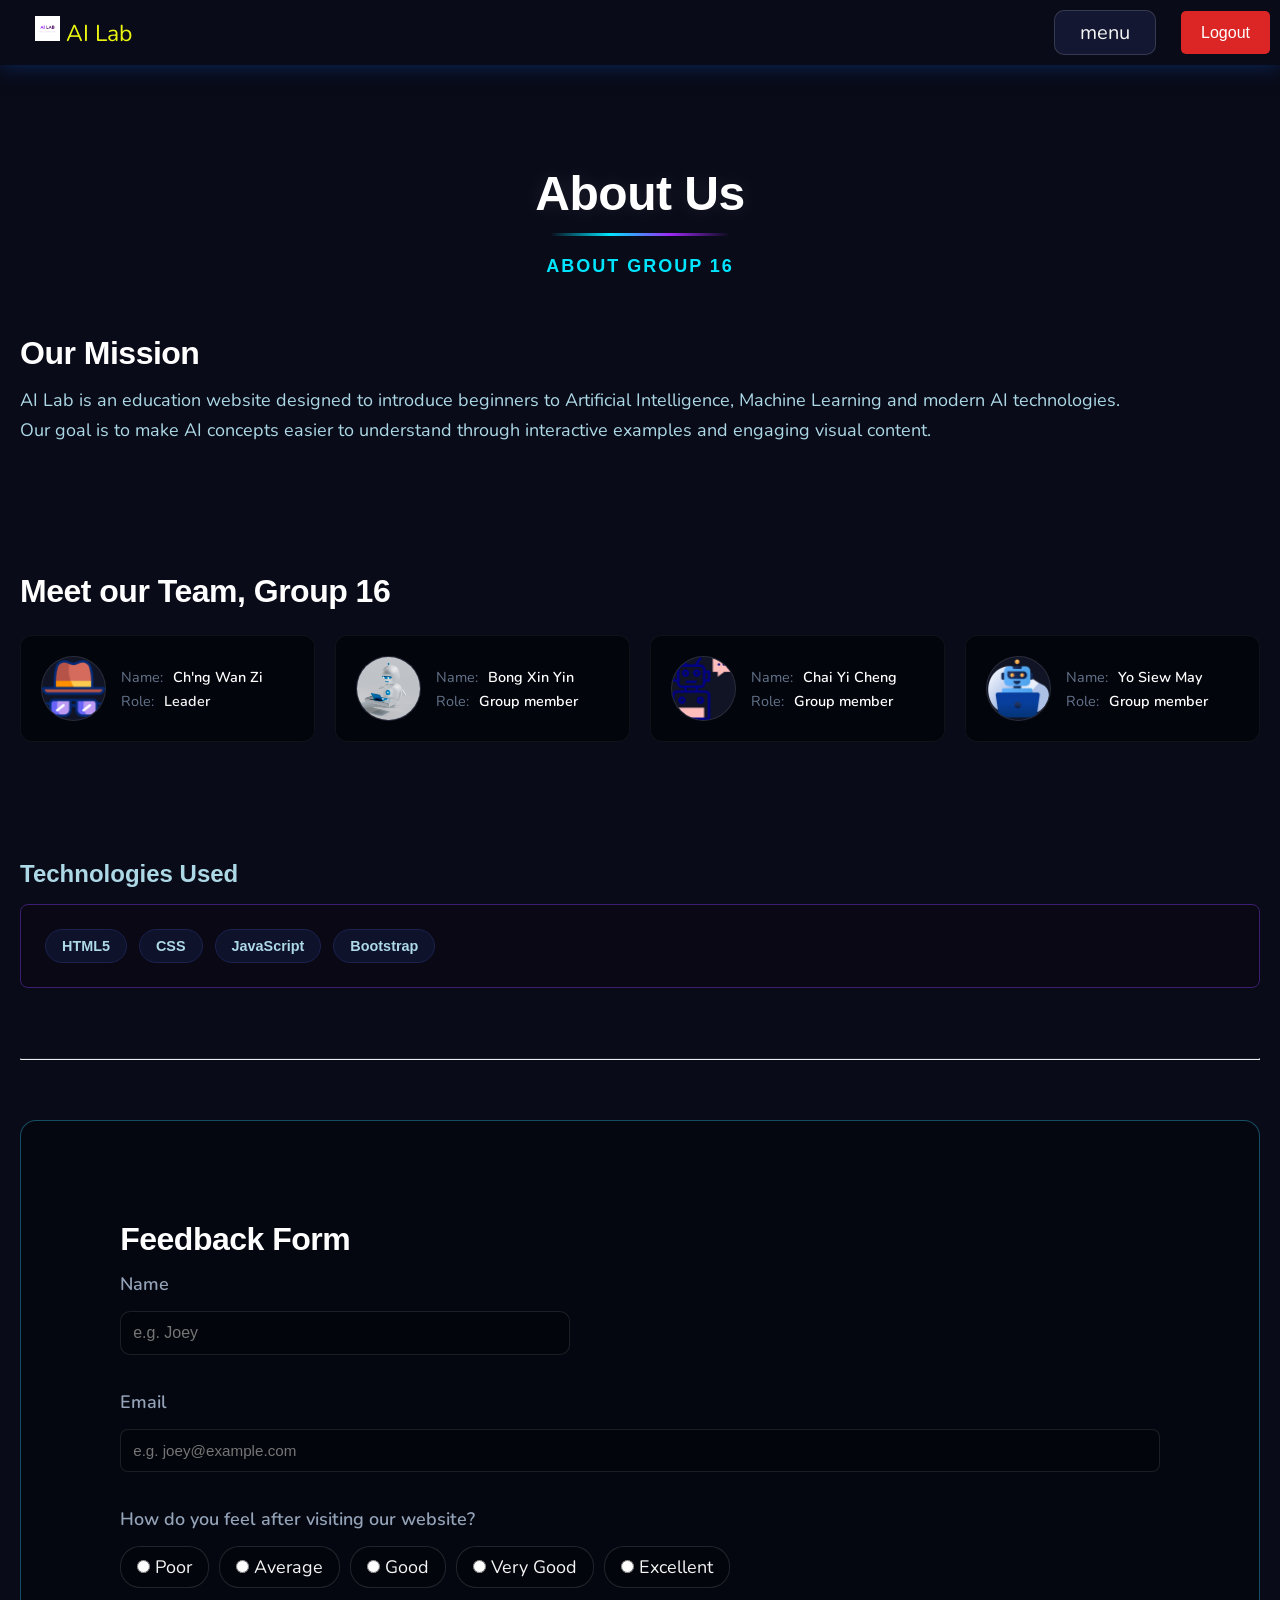
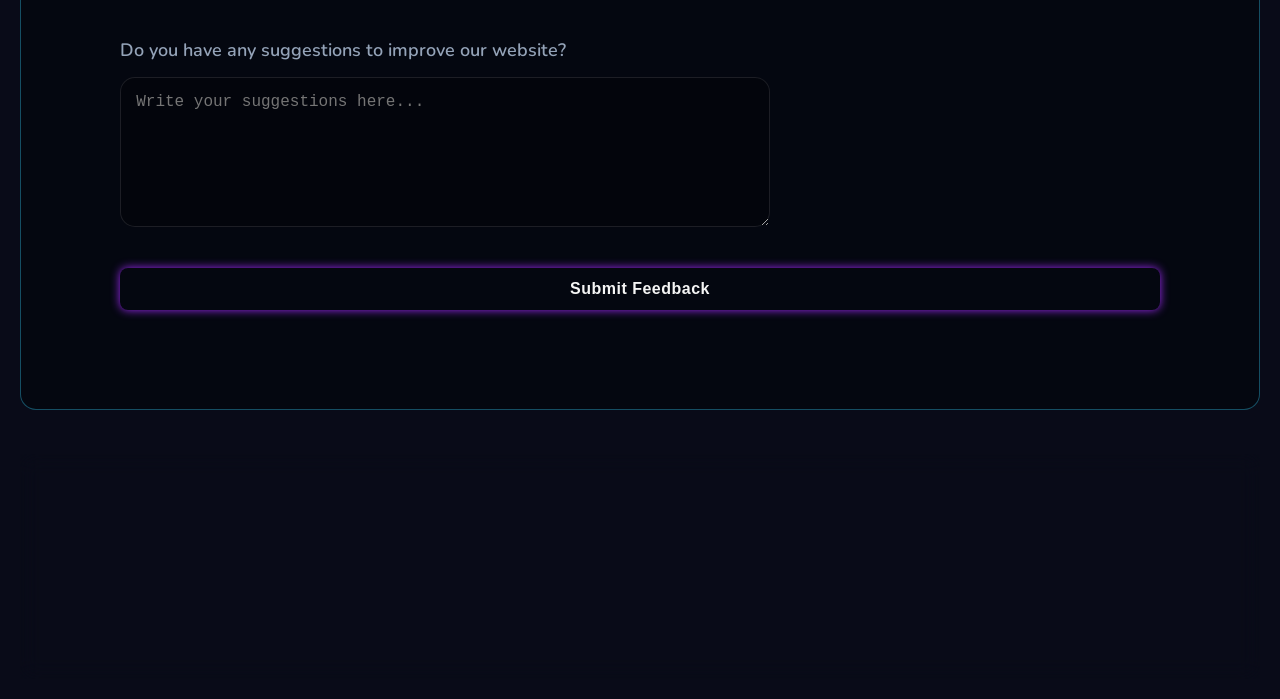
==== aboutus.html @ f7428679 "Initial website" ====
<!DOCTYPE html>
<html lang="en">

<head>
    <meta charset="utf-8">
    <link rel="stylesheet" href="index.css">
    <meta name="viewport" content="width=device-width, initial-scale=1.0">
    <title>About Us</title>
    <link rel="preconnect" href="https://fonts.googleapis.com">
    <link rel="preconnect" href="https://fonts.gstatic.com" crossorigin>
    <link href="https://fonts.googleapis.com/css2?family=Nunito:ital,wght@0,200..1000;1,200..1000&display=swap"
        rel="stylesheet">

    <style>
        body {
            background-color: #090b18;
            font-family: "Nunito", sans-serif;
        }

        footer {
            font-family: 'Gill Sans', 'Gill Sans MT', Calibri, 'Trebuchet MS', sans-serif;
        }

        h1,
        h2,
        h3 {
            font-family: 'Gill Sans', 'Gill Sans MT', Calibri, 'Trebuchet MS', sans-serif;
        }
    </style>
</head>

<body>
    <!--navigation bar-->
    <nav class="navbar">
        <div class="logo"><img class="logoHome" src="./images/AILablogo.png" alt="A descriptive summary of the image">
            AI Lab</div>
        <div class="hideMenu">
            <div class="menu" id="menu-toggle">
                menu
            </div>
            <ul class="nav-links">
                <li><a href="index.html">Home</a></li>
                <li><a href="aboutus.html">About</a></li>
                <li><a href="aiIntro.html">AI</a></li>
                <li><a href="machineLearning.html">ML Projects</a></li>
                <li><a href="workshop.html">Workshops</a></li>
                <li><a href="challenge.html">Challenges</a></li>
            </ul>
        </div>
        <div>
            <button id="logout-btn" onclick="logoutUser()"
                style="padding: 12.2px 20px; background-color: #dc2626; color: white; font-size: medium; border: none; border-radius: 5px; cursor: pointer;">
                Logout
            </button>
        </div>
    </nav>

    <br>
    <section class="mlHeader" >
        <h1 class="main-ml-title">About Us</h1>
        <div class="title-divider"></div>
        <h2 class="sub-ml-title">About Group 16</h2>
    </section>

    <section class="fadeSection">
        <section class="info-description-section">
            <h2 class="section-headline">Our Mission</h2>
            <p class="body-narrative-text">
                AI Lab is an education website designed to introduce beginners to Artificial Intelligence, Machine
                Learning and modern AI technologies. Our goal is to make AI concepts easier to understand through interactive examples and engaging visual
                content.
            </p>
        </section>
    </section>

    <section class="fadeSection"">
        <section class="info-description-section mt-5">
            <h2 class="section-headline mb-4">Meet our Team, <span style="color: var(--accent-cyan);">Group 16</span>
            </h2>

            <div class="profile-grid-container">
                <!-- Person 1 -->
                <div id="person1" class="pplProfile">
                    <img class="profiles" src="./images/profile1.png" alt="profile1"
                        onerror="this.src='https://placehold.co'">
                    <div class="meta-table-box">
                        <div class="meta-row">
                            <span class="meta-label">Name:</span>
                            <span class="meta-value">Ch'ng Wan Zi</span>
                        </div>
                        <div class="meta-row">
                            <span class="meta-label">Role:</span>
                            <span class="meta-value highlight-role">Leader</span>
                        </div>
                    </div>
                </div>

                <!-- Person 2 -->
                <div id="person2" class="pplProfile">
                    <img class="profiles" src="./images/profile2.jpg" alt="profile2"
                        onerror="this.src='https://placehold.co'">
                    <div class="meta-table-box">
                        <div class="meta-row">
                            <span class="meta-label">Name:</span>
                            <span class="meta-value">Bong Xin Yin</span>
                        </div>
                        <div class="meta-row">
                            <span class="meta-label">Role:</span>
                            <span class="meta-value">Group member</span>
                        </div>
                    </div>
                </div>

                <!-- Person 3 -->
                <div id="person3" class="pplProfile">
                    <img class="profiles" src="./images/profile3.png" alt="profile3"
                        onerror="this.src='https://placehold.co'">
                    <div class="meta-table-box">
                        <div class="meta-row">
                            <span class="meta-label">Name:</span>
                            <span class="meta-value">Chai Yi Cheng</span>
                        </div>
                        <div class="meta-row">
                            <span class="meta-label">Role:</span>
                            <span class="meta-value">Group member</span>
                        </div>
                    </div>
                </div>

                <!-- Person 4 -->
                <div id="person4" class="pplProfile">
                    <img class="profiles" src="./images/profile4.png" alt="profile4"
                        onerror="this.src='https://placehold.co'">
                    <div class="meta-table-box">
                        <div class="meta-row">
                            <span class="meta-label">Name:</span>
                            <span class="meta-value">Yo Siew May</span>
                        </div>
                        <div class="meta-row">
                            <span class="meta-label">Role: </span>
                            <span class="meta-value">Group member</span>
                        </div>
                    </div>
                </div>
            </div>
        </section>
    </section>

    <section class="info-description-section">
        <h3 class="about-section-headline">Technologies Used</h3>

        <div id="about-introTech">
            <span>HTML5</span>
            <span>CSS</span>
            <span>JavaScript</span>
            <span>Bootstrap</span>
        </div>
    </section>



    <hr style="border-top: 1px solid rgba(255, 255, 255, 0.08); margin: 60px 0;">

    <!-- The Submission Form -->
    <form id="feedbackForm" class="cyber-form-container" onsubmit="saveFeedback(event)">
        <h3 class="section-headline h3 text-center mb-4">Feedback Form</h3>

        <div class="feedbackform-group mb-4">
            <label for="userName" class="form-cyber-label">Name</label>
            <input type="text" id="userName" class="cyber-form-input" placeholder="e.g. Joey">
        </div>

        <div class="feedbackform-group mb-4">
            <label for="userEmail" class="form-cyber-label">Email</label>
            <input type="email" id="userEmail" class="cyber-form-input" placeholder="e.g. joey@example.com">
        </div>

        <div class="feedbackform-group mb-4">
            <label class="form-cyber-label">How do you feel after visiting our website?</label>
            <div class="rating-flex-box">
                <label class="rating-pill-btn"><input type="radio" name="satisfaction" value="Poor"> Poor</label>
                <label class="rating-pill-btn"><input type="radio" name="satisfaction" value="Average">
                    Average</label>
                <label class="rating-pill-btn"><input type="radio" name="satisfaction" value="Good"> Good</label>
                <label class="rating-pill-btn"><input type="radio" name="satisfaction" value="Very Good"> Very
                    Good</label>
                <label class="rating-pill-btn"><input type="radio" name="satisfaction" value="Excellent">
                    Excellent</label>
            </div>
        </div>

        <div class="feedbackform-group mb-4">
            <label for="comment" class="form-cyber-label">Do you have any suggestions to improve our
                website?</label>
            <textarea id="comment" class="cyber-form-input" rows="5"
                placeholder="Write your suggestions here..."></textarea>
        </div>

        <button class="exploreBtn-cyber mt-2" type="submit">Submit Feedback</button>
    </form>

    <div id="resultBox" class="submitted-box" style="display: none; margin-top: 30px;">
        <h3>Latest Submitted Feedback (From Local Storage):</h3>
        <p><strong>Name:</strong> <span id="displayName"></span></p>
        <!-- NEW: Element line added for the rating display -->
        <p><strong>Rating:</strong> <span id="displayRating"></span></p>
        <p><strong>Comments:</strong> <span id="displayComments"></span></p>
        <button onclick="clearFeedback()" class="delete-feedback-btn">
            Delete Saved Feedback
        </button>
    </div>
    </section>
    <br><br>
    <!--footer-->
    <footer class="footer">
        <div class="footCol">
            <div class="logoLayout">
                <img class="logoFoot" src="./images/AILablogo.png" alt="A descriptive summary of the image">
                <h2 id="LogoName">AI Lab</h2>
            </div>

            <p class="footDesc">
                <em style="color: whitesmoke;">Innovating the Future with Aritificial Intelligence.</em><br>
                AI Lab is an educational website that introduces AI,
                Machine Learning, Prompt Engineering and Innovation Challenges.
                <br>
            </p>
        </div>
        <!--quick Link-->
        <div class="footCol">

            <h3>Quick Links</h3>
            <ul class="footerLinks">

                <li><a href="index.html">Home</a></li>
                <li><a href="aboutus.html">About</a></li>
                <li><a href="aiIntro.html">AI</a></li>
                <li><a href="machineLearning.html">ML Projects</a></li>
                <li><a href="workshop.html">Workshops</a></li>
                <li><a href="challenge.html">Challenges</a></li>
            </ul>
        </div>
        <div class="footCol">
            <h3>Contact Us</h3>
            <p>group16@ailab.com</p>
            <p>GitHub</p>
            <p>UTAR Kampar Campus</p>
        </div>

        <div class="footCol">
            <h3>Copyrights</h3>
            <p>
                &copy;
                2026 AI Lab | Developed by Group 16
            </p>
            <div class="footPolicy">
                <button class="footerBtn" id="privacyLink">Privacy Policy</button>
                |
                <button class="footerBtn" id="termLink">Term of Use</button>
            </div>
            <div class="backToTop">
                <a href="#">Back To Top</a>
            </div>
        </div>
    </footer>

    <!--Pop up message for policy terms cookie-->
    <div id="policyModel" class="model">
        <div class="model-content">
            <span class="close">&times;</span>
            <h2 id="modelTitle">Header:</h2>
            <div id="modelBody">Content:</div>
        </div>
    </div>

    <!--Pop up content(hidden) unless user click-->
    <div id="privacyContent" style="display: none;">
        <p>
            Ai Lab respect your privacy. This is only an education website.
        </p>
        <p>No password is collected.<br>
            No payment information is stored. <br>
            No personal information is shared.</p>
    </div>

    <div id="termContent" style="display: none;">
        <p>
            This website is developed for educational purpose. </p>
        <p>User mahy browse freely. All the content is for learning purposes.</p>
        <p>AI Lab is not responsible for the misuse.</p>
    </div>

    <script>

        //to log out
        function logoutUser() {
            document.cookie = "username=; path=/; expires=Thu, 01 Jan 1970 00:00:00 UTC; SameSite=Lax";
            document.cookie = "email=; path=/; expires=Thu, 01 Jan 1970 00:00:00 UTC; SameSite=Lax";

            alert("You have been logged out successfully.");

            window.location.href = "index.html";
        }

        function getCookie(name) {
            var value = "; " + document.cookie;
            var parts = value.split("; " + name + "=");
            if (parts.length === 2) return parts.pop().split(";").shift();
            return null;
        }

        function saveFeedback(event) {
            event.preventDefault();

            var nameValue = document.getElementById("userName").value;
            var commentsValue = document.getElementById("comment").value;

            var selectedRadio = document.querySelector('input[name="satisfaction"]:checked');
            var ratingValue = selectedRadio ? selectedRadio.value : "Not Specified";

            localStorage.setItem("userFeedbackName", nameValue);
            localStorage.setItem("userFeedbackRating", ratingValue); // NEW
            localStorage.setItem("userFeedbackComments", commentsValue);

            alert("Feedback saved locally to your browser!");

            displaySavedData();

            document.getElementById("feedbackForm").reset();
        }

        function displaySavedData() {
            var savedName = localStorage.getItem("userFeedbackName");
            var savedRating = localStorage.getItem("userFeedbackRating"); // NEW
            var savedComments = localStorage.getItem("userFeedbackComments");

            var resultBox = document.getElementById("resultBox");

            if (savedName && savedComments) {
                if (resultBox) resultBox.style.display = "block";
                document.getElementById("displayName").innerText = savedName;
                document.getElementById("displayRating").innerText = savedRating || "Not Specified"; // NEW
                document.getElementById("displayComments").innerText = savedComments;
            } else {
                if (resultBox) resultBox.style.display = "none";
            }
        }
        function clearFeedback() {
            localStorage.removeItem("userFeedbackName");
            localStorage.removeItem("userFeedbackRating"); // NEW
            localStorage.removeItem("userFeedbackComments");
            alert("Local storage cleared!");
            displaySavedData();
        }

        window.onload = function () {
            var savedCookieName = getCookie("username");
            var savedCookieEmail = getCookie("email");

            var nameInput = document.getElementById("userName");
            var emailInput = document.getElementById("userEmail");

            if (savedCookieName && nameInput) {
                nameInput.value = decodeURIComponent(savedCookieName);
            }
            if (savedCookieEmail && emailInput) {
                emailInput.value = decodeURIComponent(savedCookieEmail);
            }
            displaySavedData();
        };
    </script>

    <script src="headerFooter.js"></script>
</body>

</html>
---- index.css ----
html {
    scroll-behavior: smooth;
}

body {
    margin: auto;
    padding: 20px;


    color: whitesmoke;
    background-size: cover;
    background-repeat: no-repeat;
    background-position: center;
    background-attachment: fixed;
    background-color: #090b18;
    z-index: 1;
}

@media screen and (max-width:768px) {

    body {
        font-size: auto;
    }

    .navbar {

        flex-wrap: wrap;
        padding: 10px;
    }

    .logo {
        font-size: 20px;
        padding-left: 10px;
    }

    .logoHome {
        width: 20px;
        height: 20px;
    }

    .card-container {
        flex-direction: column;
    }

    .process-card {
        width: 90%;
    }

    .hero-title {
        gap: 8px;
    }

    .word {
        font-size: clamp(8px, 2vw, 10px);
        word-break: break-all;
        word-wrap: break-word;
    }

    #home-box {
        flex-direction: column;
        word-break: break-all;
        word-wrap: break-word;
    }

    .home-box {
        padding: 5px;
    }

    .footer {
        flex-direction: column;
    }

    .menu-toggle {
        display: block;
    }

    .btnCookie {
        font-size: 10px;
        word-wrap: break-word;
        word-break: break-all;

    }

    .feedbackForm {
        padding: 5px;
    }

    .rating {

        flex-direction: row;
        align-items: center;
    }

    #userName,
    #comment {
        width: 100%;
    }


}

@keyframes pulse {

    0%,
    100% {
        transform: scale(.5);
        opacity: .3;
    }

    50% {
        transform: scale(1.5);
        opacity: 1;
    }
}

* {
    margin: 0;
    padding: 0;
    box-sizing: border-box;
}

#title {
    text-align: center;
    animation: fadeUp 1.0s ease forwards;
}

.hero-title {
    font-size: 2.5rem;
    text-align: center;
    color: #b7c9e7;

    display: flex;
    justify-content: center;
    align-items: center;
    flex-wrap: wrap;
    margin-top: 20px;
    line-height: 40px;
    gap: 10px;
}

.word {
    display: block;
    opacity: 0;
    transform: translateY(60px);

    animation: fadeUp 0.8s ease forwards;

    font-size: larger;
    text-shadow:
        0 0 10px #255197,
        0 0 20px #5b7bad;
}

@keyframes fadeUp {
    from {
        opacity: 0;
        transform: translateY(60px);
    }

    to {
        opacity: 1;
        transform: translateY(0);
    }
}

.word:nth-child(1) {
    animation-delay: 0.2s;
}

.word:nth-child(2) {
    animation-delay: 0.4s;
}

.word:nth-child(3) {
    animation-delay: 0.6s;
}

.word:nth-child(4) {
    animation-delay: 0.8s;
}

.logo {
    color: rgb(235, 247, 16);
    font-size: 23px;
    display: inline-block;
    padding-left: 25px;
}

.logoHome {
    width: 25px;
    height: 25px;
}


.navbar {
    position: fixed;
    top: 0px;
    left: 0px;
    width: 100%;

    margin-left: auto;
    padding: 10px;
    display: flex;
    justify-content: space-between;
    align-items: center;

    background: #090b18;
    border-color: 2px solid #2563eb;
    backdrop-filter: blur(15px);

    box-shadow:
        0 0 20px #0b2a61;

    transition: transform 0.4s ease;
    z-index: 999;
}


.navbar.hide {
    transform: translateY(-100%);
}

.hideMenu {
    display: flex;
    align-items: center;
    position: relative;
    margin-left: auto;
    margin-right: 25px;
}

#menu-toggle {
    font-size: 20px;
    cursor: pointer;
    color: whitesmoke;
    margin-left: auto;
    padding: 8% 25px;
    background: #131731;

    border: 1px solid rgba(255, 255, 255, .15);
    border-radius: 10px;
    transition: .3s;
}
#menu-toggle:hover{
    background: #303a7e !important;
    box-shadow: 0 0 10px rgba(0, 210, 255, 0.5);
}

.nav-links {
    background: #1a1f447f;
    position: absolute;
    top: 60px;
    right: 15px;
    width: 100%;
    text-align: center;

    list-style: none;
    padding: 10px 0;
    opacity: 0;
    visibility: hidden;

    transform: translateY(-20px);
    transition:
        opacity .35s ease,
        transform .35s ease,
        visibility .35s;

}

.nav-links a {
    display: block;
    color: white;
    text-decoration: none;
    text-shadow: 1px 1.5px #090b18;
    font-size: 17px;
    transition: .3s;
}

.nav-links a::after {
    content: "";
    left: 0;
    bottom: -6px;
    width: 0;
    height: 2px;
    background: #21314a;
    transition: .3s;

}

.nav-links a:hover {
    color: #ecee5d;
    text-shadow:
        0 0 10px #c0d62d,
        0 0 25px #88e114;
    padding: 4px;
    text-align: center;
    background-color: #0b1524a8;
    box-shadow: 0 0 10px #1b3f70a8;
}

.nav-links.active {
    opacity: 1;
    visibility: visible;
    transform: translateY(0);
}

.home-card-title {
    font-size: auto;
    text-align: center;
}


section {
    margin: 10px auto;
    color: whitesmoke;
}

.fadeSection {
    opacity: 0;
    transform: translateY(80px);

    position: relative;
    overflow: hidden;

    transition: opacity 0.8s ease, transform 0.8s ease;
}

.fadeSection.show {
    opacity: 1;
    transform: translateY(0);
}

.section-content {
    display: flex;
    flex-wrap: wrap;
    justify-content: center;
    gap: 15px;
    animation: fadeUp 1.0s ease forwards;
    transition:
        opacity 0.8s ease,
        transform 1.0s ease;
}

.quoteSection {
    display: flex;
    justify-content: center;
    margin: 10px;
}

.quoteBox {
    padding: 10px;
    text-align: center;
    border-radius: 20px;
    background: #090b18af;
    backdrop-filter: blur(5px);
    border: 2px solid #3B82F6;
    box-shadow: 0 0 10px rgb(43, 133, 206);
    margin: auto;
}

#quoteText {
    font-size: larger;
    line-height: 1.7;
    color: whitesmoke;
    text-shadow: 1px 1px #090b18;
    font-style: italic;
}

#quoteAuthor {
    margin-top: 20px;
    color: #FFD700;
}

#home-quote-intro {
    color: rgb(170, 217, 222);
}

#home-box {
    backdrop-filter: blur(4px);
    width: auto;
    height: auto;

    margin-top: 10px;
    padding: 30%;
    color: whitesmoke;
    text-shadow: 1px 1px #090b18;
    text-align: justisfy;

    background: #090b189e;
    padding: 2%;
    border-radius: 20px;
}

#startExplore {
    text-shadow: none;
    font-size: auto;
    text-align: center;
}

.home-box {
    backdrop-filter: blur(10px);
    background-color: #090b18;

    margin: 5px 5px 5px 5px;
    display: flex;
    flex-direction: column;
    justify-content: space-between;

    width: auto;
    height: 350px;
    max-width: 250px;
    max-height: 600px;
    min-width: 2px;
    padding: 20px;
    border: 2px solid #3B82F6;
    border-radius: 20px;
    box-shadow: 0 5px 20px rgba(15, 61, 135, 0.7);

    opacity: 0;
    transform: translateY(50px);
    transition: opacity 0.3s ease, transform 0.3s ease, box-shadow 0.2s ease, border 0.2s ease;

}

.home-box.show {
    opacity: 1;
    transform: translateY(0);
}

.home-box:hover {
    transform: scale(1.03);
    box-shadow: 0 0 10px #9c29f4;
    border: 2px solid rgba(156, 41, 244, 0.4);
}

.home-box-section {
    display: flex;
    flex-wrap: wrap;
    text-align: justify;
    align-items: center;
}

.home-box-section h2 {
    font-size: larger;
}

.home-box-section h3 {
    font-size: large;
    margin-top: 10px;
    color: lightblue;
    text-shadow: 1px 1px #090b18;
}

.exploreBtn {

    font-size: auto;
    max-width: 150px;
    width: auto;
    padding: 14px;

    align-self: center;

    display: block;
    margin: 20px auto;
    align-items: center;

    text-decoration: none;
    color: #090b18;

    border-radius: 20px;
    background: #2563eb;
    backdrop-filter: blur(15px);
    border: 1px solid #090b18;
    box-shadow: 0 0 10px rgba(24, 57, 110, 0.86);
    z-index: 999;
}

.exploreBtn:hover {

    background: #5fc5ff;
    transition: .18s;
    transform: scale(1.03);
    color: rgba(28, 8, 64);
}


.info-description-section {
    text-align: left;
    margin-bottom: 70px;
}

.section-headline {
    font-size: 2rem;
    font-weight: 600;
    color: #ffffff;
    margin-bottom: 14px;
    letter-spacing: -0.5px;
}

.body-narrative-text {
    font-size: large;
    line-height: 1.65;
    color: lightblue;
    font-weight: 400;
    max-width: 1100px;
    margin-bottom: 20px;
}

.exploreBtn-cyber {
    background: transparent;
    border: 1px solid var(--accent-cyan);
    box-shadow: 0 0 10px #9c29f4;
    color: var(--accent-cyan);
    padding: 8px 24px;
    font-size: 0.9rem;
    font-weight: 700;
    letter-spacing: 0.5px;
    border-radius: 6px;
    cursor: pointer;
    transition: all 0.25s cubic-bezier(0.4, 0, 0.2, 1);
}

.exploreBtn-cyber:hover {
    background-color: var(--accent-cyan);
    color: lightblue;
    box-shadow: 0 0 15px lightblue;
    transform: translateY(-1px);
}

.logoLayout {
    display: flex;
}

.logoFoot {
    max-width: 70px;
    max-height: 70px;
    width: 49px;
    height: 49px;
}

.footer {
    padding: 15px;
    background: #090b18;
    backdrop-filter: blur(10px);
    border-top: 2px solid #3B82F6;
    color: whitesmoke;

    display: flex;
    flex-wrap: wrap;
    box-shadow: 0 -5px 30px rgba(59, 130, 246, .3);
}

.footCol {
    flex: 1;
    min-width: 250px;
}

.footDesc {
    line-height: 1.8;
    color: #d7d7d7;
}

.footerLinks {
    list-style: none;
    padding: 0;
}

.footerLinks a {
    text-decoration: none;
    color: white;
    transition: .3s;
}

.footerLinks a:hover {
    color: #5fc5ff;
    text-shadow: 0 0 10px #3B82F6;
}

#LogoName {
    padding: 0px 12px;
    margin-top: 15px;
    color: yellow;
}

.footPolicy a {
    color: rgb(125, 152, 188);
    text-decoration: none;
    margin: 0 8px;
}

.backToTop a:hover {
    color: #d9e623;
    text-shadow: 0 0 10px #e9f90c;
}

.backToTop a {
    color: yellow;
    text-decoration: none;
    margin: 0 8px;
}

.footerBtn {
    background: none;
    border: none;
    color: rgb(125, 152, 188);
    cursor: pointer;
    text-decoration: underline;
}

.footerBtn:hover {
    color: #5fc5ff;
    text-shadow: 0 0 10px #5fc5ff;
}

#cookie-display {
    position: fixed;
    top: 0;
    left: 0;
    width: 100%;
    height: 100%;
    background-color: #090b18c2;
    backdrop-filter: blur(5px);
    z-index: 9999;
    display: flex;
    justify-content: center;
    align-items: center;
}

#home-cookie {
    background-color: #090b18;
    padding: 30px;
    border-radius: 12px;
    border: 1px solid #1e3a8a;
    color: white;
    text-align: center;
    max-width: 400px;
    width: 90%;
    box-shadow: 0 4px 20px rgba(0, 0, 0, 0.5);
}

.cookie-form {
    margin-bottom: 15px;
    text-align: left;
}

.cookie-form input {
    width: 100%;
    padding: 8px;
    margin-top: 5px;
    background: #0f172a;
    border: 1px solid #334155;
    color: white;
    border-radius: 4px;
}

/*pop up message*/

.model {
    display: none;
    position: fixed;
    top: 0;
    left: 0;
    width: 100%;
    height: 100%;
    background: #090b18;
    justify-content: center;
    align-items: center;
    z-index: 999;
}

.model-content {
    width: 650px;
    max-width: 90%;
    padding: 30px;
    border-radius: 20px;
    background: #090b18;
    backdrop-filter: blur(20px);
    color: white;
    border: 2px solid #3B82F6;
    box-shadow: 0 0 30px rgba(59, 130, 246, .5);
    animation: popup .4s ease;
    z-index: 999;
}

@keyframes popup {
    from {
        opacity: 0;
        transform: scale(.8);
    }

    to {
        opacity: 1;
        transform: scale(1);
    }
}

.close {
    float: right;
    font-size: 30px;
    cursor: pointer;
}

.close:hover {
    color: #2965c4;
}

cookieContent {
    z-index: 9999;
}

/*about us*/
.info-description-section {
    margin-top: 3rem;
}

.about-section-headline {
    color: lightblue;
    font-size: 1.5rem;
    font-weight: 600;
    margin-bottom: 1rem;
    font-family: sans-serif;
}

#about-introTech {
    background: #090814;
    border: 1px solid #3c1e70;
    padding: 1.5rem;
    border-radius: 0.5rem;
    display: flex;
    flex-wrap: wrap;
    gap: 0.75rem;
    align-items: center;
}

#about-introTech>span {
    background: #0e122b;
    color: lightblue;
    font-weight: 600;
    font-size: 0.9rem;
    border: 1px solid #1a224d;
    padding: 0.5rem 1rem;
    border-radius: 50px;
    font-family: sans-serif;
}

.profile-grid-container {
    display: grid;
    grid-template-columns: repeat(auto-fit, minmax(240px, 1fr));
    gap: 20px;
    margin-top: 25px;
}

.pplProfile {
    background: #03050c;
    border: 1px solid rgba(255, 255, 255, 0.05);
    border-radius: 12px;
    padding: 20px;
    display: flex;
    align-items: center;
    gap: 15px;
    transition: transform 0.2s ease, border-color 0.2s ease;
}

.pplProfile:hover {
    transform: translateY(-3px);
    border-color: var(--accent-cyan);
}

.profiles {
    width: 65px;
    height: 65px;
    border-radius: 50%;
    object-fit: cover;
    background-color: #111424;
    border: 1px solid rgba(255, 255, 255, 0.1);
}

.meta-table-box {
    display: flex;
    flex-direction: column;
    gap: 4px;
}

.meta-row {
    font-size: 0.9rem;
}

.meta-label {
    color: #64748b;
    margin-right: 6px;
}

.meta-value {
    color: #ffffff;
    font-weight: 600;
}

.highlight-role {
    color: var(--accent-cyan);
}

.cyber-form-container {
    background: rgba(3, 5, 12, 0.6);
    border: 1px solid rgba(51, 207, 246, 0.356);
    padding: 8%;
    border-radius: 16px;
}

.form-cyber-label {
    font-size: 0.9rem;
    font-weight: 600;
    color: #94a3b8;
    margin-bottom: 8px;
    display: block;
}

.cyber-form-input {
    width: 100%;
    background-color: #03050c !important;
    border: 1px solid rgba(255, 255, 255, 0.1) !important;
    color: #ffffff !important;
    border-radius: 8px;
    padding: 12px;
    font-size: 0.95rem;
    transition: all 0.2s ease;
}

.cyber-form-input:focus {
    border-color: var(--accent-cyan) !important;
    outline: none;
    box-shadow: 0 0 8px rgba(0, 210, 255, 0.2);
}

.rating-flex-box {
    display: flex;
    flex-wrap: wrap;
    gap: 10px;
}

.rating-pill-btn {
    background: #03050c;
    border: 1px solid rgba(255, 255, 255, 0.126);
    padding: 8px 16px;
    border-radius: 20px;
    font-size: 0.88rem;
    cursor: pointer;
    display: flex;
    align-items: center;
    gap: 6px;
    transition: all 0.2s ease;
}

.rating-pill-btn:hover {
    border-color: var(--accent-cyan);
    color: yellow;
}

.rating-pill-btn input[type="radio"] {
    accent-color: var(--accent-cyan);
}

.exploreBtn-cyber {
    width: 100%;
    background: transparent;
    border: 1px solid var(--accent-cyan);
    color: var(--accent-cyan);
    padding: 12px;
    border-radius: 8px;
    font-weight: 700;
    font-size: 1rem;
    cursor: pointer;
    transition: all 0.2s ease;
}

.exploreBtn-cyber:hover {
    background: var(--accent-cyan);
    color: lightblue;
    box-shadow: 0 0 15px rgba(0, 210, 255, 0.4);
}

.submitted-box {
    background-color: #0f1729;
    border: 1px solid #1e293b;
    padding: 5%;
    border-radius: 8px;
    color: #f8fafc;
    font-family: sans-serif;
}

.submitted-box h3 {
    margin-top: 0;
    margin-bottom: 16px;
    font-size: 1.1rem;
    color: rgba(255, 255, 0, 0.815);
}

.submitted-box p {
    margin: 8px 0;
    font-size: 0.95rem;
    color: whitesmoke;
}

.submitted-box strong {
    color: #69c4e8;
}

.submitted-box span {
    color: whitesmoke;
}

.delete-feedback-btn {
    background-color: #ef4444;
    color: white;
    border: none;
    padding: 8px 16px;
    border-radius: 6px;
    cursor: pointer;
    font-size: 0.85rem;
    font-weight: 600;
    margin-top: 14px;
    transition: background-color 0.2s ease;
}

.delete-feedback-btn:hover {
    background-color: #dc2626;
}

.feedbackForm {

    width: 90%;
    max-width: 800px;

    margin: 80px auto;
    padding: 35px;

    text-align: center;
    word-wrap: break-word;

    background: rgba(255, 255, 255, .08);
    backdrop-filter: blur(12px);

    border: 2px solid #3B82F6;
    border-radius: 20px;

    box-shadow: 0 0 25px rgba(59, 130, 246, .35);
}

.feedbackForm h2 {

    color: #8ec8ff;
    margin-bottom: 10px;
}

.feedbackForm p {

    margin-bottom: 35px;
    color: #ddd;
}

.feedbackform-group {

    margin-bottom: 35px;
}

.feedbackform-group label {

    display: block;

    font-size: 18px;

    margin-bottom: 15px;
}

#userName {

    width: 80%;
    max-width: 450px;

    padding: 12px;

    border-radius: 10px;
    border: none;

    font-size: 16px;
}

.rating {

    display: flex;
    justify-content: center;
    flex-wrap: wrap;
    gap: 20px;

    margin-top: 20px;
}

.rating label {

    cursor: pointer;

    background: rgba(255, 255, 255, .08);

    padding: 12px 18px;

    border-radius: 12px;

    transition: .3s;
}

.rating label:hover {

    background: #3B82F6;

    color: white;
}

#comment {

    width: 90%;
    max-width: 650px;

    height: 150px;

    resize: vertical;

    padding: 15px;

    font-size: 16px;

    border-radius: 15px;
}

/*machine learning*/
#MLimghead {
    margin-top: 0px;
    width: 100%;
    max-width: 2000px;
    height: 100%;
    max-height: 1000px;
    opacity: 0.43;
    position: absolute;
    background-size: cover;
    background-repeat: no-repeat;
    background-position: center;
    background-attachment: fixed;

    clip-path: polygon(0% 0%,
            100% 0%,
            100% 50%,
            0% 50%);
    z-index: 10;
}

section#introMLcontent h1 {
    font-size: xx-large;
}

section #introMLcontent h2 {
    font-size: x-large;
}

section#introMLcontent p {
    font-size: larger;
}

.welcomeML {
    position: relative;
    margin-top: 25%;
}

.hidden-text {
    position: fixed;

    left: 50%;
    top: 45%;

    transform: translate(-50%, -80%);
    font-size: 900%;
    font-weight: bold;
    line-height: 0.9;
    text-align: center;
    color: #617ed4;
    opacity: 0.07;
    filter: blur(4px);

    z-index: 0;

    transition:
        opacity 0.3s,
        filter 0.3s;
}

.hidden-text:hover {
    filter: blur(0px);
    background-image: linear-gradient(to right, #617ed4, rgb(231, 86, 231));
    -webkit-background-clip: text;
    background-clip: text;
    -webkit-text-fill-color: transparent;
    color: transparent;
}

.cardProcess {
    padding: 20px;
}

.card-container {
    display: flex;
    flex-wrap: wrap;
    flex-direction: row;
    justify-content: center;
    gap: 25px;

}

.process-card {
    width: min(260px, 100%);

    height: max(270px, 100%);
    padding: 20px;
    border-radius: 20px;
    background: rgba(255, 255, 255, .08);
    position: relative;

    overflow: hidden;
    border-radius: 15px;
    backdrop-filter: blur(20px);
    border: 1px solid #9c29f4;
    box-shadow: 0 0 20px rgba(59, 130, 246, .4);
    transition: .3s;
}

.process-card:hover {
    transform: translateY(-8px);
    box-shadow: 0 0 30px rgba(59, 130, 246, .8);
}

.process-card img {
    max-width: fit-content;
    max-height: fit-content;

    width: 98%;
    height: 100%;
    object-fit: contain;
    display: block;
    padding-bottom: 5px;
    border-radius: 20px;
}

.process-card a {
    position: relative;
}

.cardApplication {
    display: flex;
    flex-wrap: wrap;
    justify-content: center;
    gap: 25px;
}

.cardApplication-container {
    display: flex;
    flex-wrap: wrap;
    justify-content: center;
    gap: 25px;
}

.realWorld-card {
    width: 250px;
    padding: 25px;
    border-radius: 20px;

    color: whitesmoke;


    backdrop-filter: blur(2px);
    border: 1px solid rgba(255, 255, 255, .2);
    box-shadow: 0 0 10px rgba(59, 130, 246, .4);
    transition: .3s;
    flex: 0 0 300px;
}

.realWorld-card:hover {
    transform: translateY(-8px);
    color: #f3fa1f;
    background: rgba(0, 0, 0, 0.358);
    box-shadow: 0 0 20px rgba(59, 130, 246, .8);
}

.cardRealWorld {
    text-align: center;
    overflow: hidden;
    flex-wrap: wrap;
    justify-content: center;
    gap: 25px;
    padding: 20px;
}

.slidertrack {
    display: flex;
    width: max-content;
    gap: 25px;
    animation: scrollLeft 27s linear infinite;
}

@keyframes scrollLeft {
    from {
        transform: translateX(0);
    }

    to {
        transform: translateX(calc(-50% - 12.5px));
    }
}

.slidertrack:hover {
    animation-play-state: paused;
}


#typeML {
    display: flex;
    flex-wrap: wrap;
    align-content: flex-start;
    flex-direction: row;
    justify-content: center;
    margin-top: 0;
    margin-bottom: 8px;
    row-gap: 8px;
    padding: 40px 5%;

}

.MLcard-container {
    flex: 1;
    min-width: 280px;
    max-width: 380px;
    width: 290px;
    text-shadow: 1px 2px #020033;

}

.opencard {
    position: relative;
    box-sizing: border-box;
    width: 100%;
    height: 100%;
    padding: 30px 20px;
    border-radius: 20px;
    color: whitesmoke;
    text-align: center;
    background-size: cover;
    background-position: center;
    transition: all 0.5s cubic-bezier(0.4, 0, 0.2, 1);
    box-shadow: 0 10px 25px #020033;
    overflow: hidden;
    cursor: pointer;
    border: 1px solid #00d4ff;
}

.opencard:hover {
    background-color: #090b18ec !important;
    background-blend-mode: overlay;
    color: #93c5fd;
    /* Soft modern light-blue accent */
    transform: translateY(-5px);
    box-shadow: 0 0 25px rgba(96, 165, 250, 0.4);
    overflow: visible;
}

.opencard h2 {
    font-size: larger;
    margin-bottom: 20px;
}

.introtypeML {
    margin-top: 10%;
    margin-left: 3%;
    list-style: circle;
    text-align: justify;
    visibility: hidden;
    color: white;
    opacity: 1.0;

    list-style-type: square;
    text-align: left;
    color: #e2e8f0;
    font-size: 14px;
    line-height: 1.6;

    /* Animation settings */
    opacity: 0;
    transform: translateY(15px);
    transition: opacity 0.5s ease, transform 0.5s ease;
    width: 200px;
    height: auto;
}

.opencard:hover .introtypeML {
    opacity: 1;
    transform: translateY(0);
}

.introtypeML li {
    margin-bottom: 12px;
    visibility: visible;
}

.TypeMLLinks {
    text-decoration: none;
    font-size: medium;
    color: whitesmoke;
    border-radius: 25px;
    padding: 10px 24px;
    border: 2px solid rgba(255, 255, 255, .2);
    display: inline-block;
    transition: all 0.3 ease;

}

.TypeMLLinks:hover {
    color: rgb(255, 255, 23);
    border-color: #00d4ff;
    text-shadow: 0 0 10px rgb(194, 165, 2);
    text-shadow: 0 0 8px rgba(250, 204, 21, 0.6);
    box-shadow: 0 0 15px rgba(250, 204, 21, 0.3);
}

#unsupervised {
    background-image: url('./images/MLimages/unsupervised.jpg');
    max-width: fit-content;
    max-height: fit-content;

    width: 98%;
    height: 100%;
    object-fit: contain;
    display: block;
    padding-bottom: 5px;
    border-radius: 20px;
    background-size: cover;
    background-size: cover;
    background-position: center;
}

#unsupervised:hover {
    /*background:#4b47b2b1;*/
    opacity: 1.0;
    background-color: #090b18dc;
    color: lightblue;
    background-blend-mode: overlay;

}

#supervised {
    background-image: url('./images/MLimages/supervisedLearning.jpg');
    max-width: fit-content;
    max-height: fit-content;

    width: 98%;
    height: 100%;
    object-fit: contain;
    display: block;
    padding-bottom: 5px;
    border-radius: 20px;
    background-size: cover;
    background-size: cover;
    background-position: center;
}

#supervised:hover {
    opacity: 1.0;
    background-color: #090b18dc;
    color: lightblue;
    background-blend-mode: overlay;

}

#reinforcement {

    background-image: url('./images/MLimages/reinforcement.jpg');
    max-width: fit-content;
    max-height: fit-content;

    width: 98%;
    height: 100%;
    object-fit: contain;
    display: block;
    padding-bottom: 5px;
    border-radius: 20px;
    background-size: cover;
    background-size: cover;
    background-position: center;
    opacity: 0.8;
}

#reinforcement:hover {
    opacity: 1.0;
    background-color: #090b18dc;
    color: lightblue;
    background-blend-mode: overlay;
}

/*supervised learning*/

.mlHeader {
    text-align: center;
    margin-top: 10%;
    margin-bottom: 0%;
    padding: 0 20px;
}

.main-ml-title {
    font-size: 3rem;
    font-weight: 800;
    color: #ffffff;
    letter-spacing: -0.5px;
    margin-bottom: 12px;
    text-shadow: 0 0 20px rgba(255, 255, 255, 0.1);
}

.title-divider {
    height: 3px;
    width: 0;
    background: linear-gradient(90deg, transparent, #00e5ff, #9c29f4, transparent);
    margin: 0 auto 20px auto;
    border-radius: 2px;
    animation: extendLine 1.2s cubic-bezier(0.25, 1, 0.5, 1) forwards;
    animation-delay: 0.3s;
}

.sub-ml-title {
    font-size: 18px;
    font-weight: 600;
    color: #00e5ff;
    text-transform: uppercase;
    letter-spacing: 2px;
    margin: 0;
}

.animate-fade-in {
    opacity: 0;
    transform: translateY(-15px);
    animation: titleFadeUp 0.8s cubic-bezier(0.25, 1, 0.5, 1) forwards;
}

@keyframes titleFadeUp {
    to {
        opacity: 1;
        transform: translateY(0);
    }
}

@keyframes extendLine {
    to {
        width: 180px;
    }
}

@media screen and (max-width: 768px) {
    .main-ml-title {
        font-size: 2.2rem;
    }

    .sub-ml-title {
        font-size: 15px;
        letter-spacing: 1px;
    }

    @keyframes extendLine {
        to {
            width: 120px;
        }
    }
}

.container {
    max-width: 650px;
    margin: 60px auto;
    padding: 35px;
    background: #0d1127;
    border: 1px solid #1f2647;
    border-radius: 20px;
    box-shadow: 0 10px 30px rgba(0, 0, 0, 0.5);
    transition: border-color 0.4s ease, box-shadow 0.4s ease;
}

.container:focus-within,
.container:hover {
    border-color: #9c29f4;
    box-shadow: 0 0 25px rgba(156, 41, 244, 0.25);
}

.container h2 {
    color: #00e5ff;
    font-size: 26px;
    margin-bottom: 8px;
    text-align: center;
}

.container p {
    color: #94a3b8;
    font-size: 15px;
    margin-bottom: 30px;
    text-align: center;
}

.form-group {
    margin-bottom: 25px;
    display: flex;
    flex-direction: column;
    gap: 8px;
}

.form-group label {
    color: #ffffff;
    font-size: 15px;
    font-weight: 600;
}

#sqftValue {
    color: #00e5ff;
    font-weight: bold;
}

.form-group select {
    background: #161c3d;
    color: #cbd5e1;
    border: 1px solid #232d65;
    padding: 12px 16px;
    border-radius: 10px;
    font-size: 15px;
    font-family: inherit;
    outline: none;
    cursor: pointer;
    transition: all 0.3s ease;
}

.form-group select:hover,
.form-group select:focus {
    border-color: #00e5ff;
    color: #ffffff;
    box-shadow: 0 0 10px rgba(0, 229, 255, 0.2);
}

.form-group input[type="range"] {
    -webkit-appearance: none;
    appearance: none;
    width: 100%;
    height: 8px;
    background: #161c3d;
    border-radius: 10px;
    outline: none;
    margin: 15px 0;
}

.form-group input[type="range"]::-webkit-slider-thumb {
    -webkit-appearance: none;
    appearance: none;
    width: 22px;
    height: 22px;
    border-radius: 50%;
    background: linear-gradient(135deg, #00e5ff, #9c29f4);
    cursor: pointer;
    box-shadow: 0 0 10px rgba(0, 229, 255, 0.5);
    transition: transform 0.1s ease, box-shadow 0.1s ease;
}

.form-group input[type="range"]::-webkit-slider-thumb:hover {
    transform: scale(1.2);
    box-shadow: 0 0 15px rgba(156, 41, 244, 0.8);
}

.result-box {
    background: linear-gradient(135deg, #0d1127, #13193a);
    border: 2px dashed #9c29f4;
    border-radius: 12px;
    padding: 20px;
    margin-top: 35px;
    text-align: center;
    box-shadow: 0 0 15px rgba(156, 41, 244, 0.15);
    animation: pulseGlow 2s infinite alternate;
}

.result-box h3 {
    margin: 0;
    font-size: 22px;
    color: #2cbb60;
    font-weight: 600;
}

#predictedPrice {
    color: #30de9e;
    font-weight: bold;
    font-size: 26px;
    text-shadow: 0 0 10px rgba(52, 211, 153, 0.4);
}


/* Breathing animation for the result block */
@keyframes pulseGlow {
    from {
        box-shadow: 0 0 12px rgba(156, 41, 244, 0.15);
        border-color: #9c29f4;
    }

    to {
        box-shadow: 0 0 20px rgba(0, 229, 255, 0.3);
        border-color: #00e5ff;
    }
}

/* Responsive adjustment for small mobile viewports */
@media screen and (max-width: 576px) {
    .container {
        margin: 20px 15px;
        padding: 20px;
    }

    .result-box h3 {
        font-size: 18px;
    }

    #predictedPrice {
        font-size: 22px;
    }
}



input[type="range"],
select {
    width: 100%;
    padding: 10px;
    border: 1px solid #ccc;
    border-radius: 4px;
    box-sizing: border-radius;
}

footer {
    font-family: 'Gill Sans', 'Gill Sans MT', Calibri, 'Trebuchet MS', sans-serif;
}

.project-showcase {
    max-width: 850px;
    margin: 60px auto;
    padding: 0 20px;
    display: flex;
    flex-direction: column;
    gap: 30px;
}

.showcase-card {
    background: #0d1127;
    border: 1px solid #1f2647;
    border-radius: 16px;
    padding: 30px;
    box-shadow: 0 4px 20px rgba(0, 0, 0, 0.4);
    transition: border-color 0.3s ease, box-shadow 0.3s ease;
}

.showcase-card h3,
.showcase-card h4 {
    color: #00e5ff;
    margin-bottom: 15px;
    font-size: 22px;
}

.showcase-card p {
    color: #cbd5e1;
    line-height: 1.6;
    margin: 0;
}

.showcase-card:hover {
    border-color: #9c29f4;
    box-shadow: 0 0 15px rgba(156, 41, 244, 0.2);
}

.workflow-steps {
    list-style: none;
    padding: 0;
    margin: 0;
    display: flex;
    flex-direction: column;
    gap: 15px;
}

.workflow-steps li {
    display: flex;
    align-items: center;
    gap: 15px;
    padding: 10px;
    border-radius: 8px;
    transition: background 0.2s ease, transform 0.2s ease;
}

.workflow-steps li:hover {
    background: #161c3d;
    transform: translateX(5px);
}

.step-num {
    background: #9c29f4;
    color: #ffffff;
    width: 28px;
    height: 28px;
    border-radius: 50%;
    display: flex;
    align-items: center;
    justify-content: center;
    font-size: 14px;
    font-weight: bold;
    flex-shrink: 0;
}

.tech-badge-cloud {
    display: flex;
    flex-wrap: wrap;
    gap: 10px;
    margin-top: 15px;
}

.tech-badge {
    background: #161c3d;
    color: #00e5ff;
    border: 1px solid #232d65;
    padding: 6px 14px;
    border-radius: 20px;
    font-size: 14px;
    font-weight: 600;
    cursor: default;
    transition: all 0.2s ease;
}

.tech-badge:hover {
    background: #00e5ff;
    color: #090b18;
    transform: scale(1.08);
    box-shadow: 0 0 10px rgba(0, 229, 255, 0.5);
}

.reveal-on-scroll {
    opacity: 0;
    transform: translateY(30px);
    transition: opacity 0.8s cubic-bezier(0.25, 1, 0.5, 1),
        transform 0.8s cubic-bezier(0.25, 1, 0.5, 1);
}

.reveal-on-scroll.visible {
    opacity: 1;
    transform: translateY(0);
}

.demoTable th {
    text-align: justify;
    width: 25%;
    word-wrap: break-word;
}

.demoTable {
    height: 30%;
}

/*reinforcement learning*/
.mainComponentRL {
    display: flex;
    flex-direction: row;

    margin-top: 5%;

}

.mainComponentRL>.bubbleSquare {
    border: 2px solid #00d4ff;
    text-align: center;
    height: 1px;
    padding: 2%;
}

.rlFlow {
    width: auto;
    max-width: 920px;
    height: auto;
    max-height: 100%;
    margin: 80px auto;
    text-align: center;
}

.flow {
    display: flex;
    flex-direction: row;
    align-items: center;
}

.bubbleSquare {
    width: 100%;
    height: 170px;
    min-height: 100px;
    position: relative;
    animation: float 3s ease-in-out infinite;
    margin: 10px;
}

@keyframes float {

    0% {
        transform: translateY(0);
    }

    50% {
        transform: translateY(-12px);
    }

    100% {
        transform: translateY(0);
    }
}

.front,
.back {
    position: absolute;
    width: 100%;
    height: 100%;
    border-radius: 25%;
    display: flex;
    justify-content: center;
    align-items: center;
    flex-direction: column;
    transition: .8s;
    backface-visibility: hidden;
}

.front {
    background: rgba(14, 35, 84, 0.7);
    border: 2px solid #60a5fa;
    backdrop-filter: blur(15px);
    color: white;
    box-shadow: 0 0 10px #2563eb;
}

.front img {
    width: 50px;
    max-width: 25%;
    height: max-content;
    margin-bottom: 10px;
}

.back {
    background: #00d4ff;
    color: #111;
    padding: 10%;
    padding-top: 10%;
    transform: rotateY(180deg);
    font-size: medium;
    text-align: center;
    height: max-content;
}

.bubbleSquare:hover .front {
    transform: rotateY(180deg);
}

.bubbleSquare:hover .back {
    transform: rotateY(360deg);
}

.arrow {
    font-size: xx-large;
    color: #00d4ff;
    animation: pulse 1.5s infinite;

}

@keyframes pulse {

    0% {
        opacity: .4;
    }

    50% {
        opacity: 1;
        text-shadow: 0 0 15px cyan;
    }

    100% {
        opacity: .4;
    }

}

.bubbleSquare:nth-child(1) {
    animation-duration: 3s;
}

.bubbleSquare:nth-child(3) {
    animation-duration: 4.5s;
}

.bubbleSquare:nth-child(5) {
    animation-duration: 3.7s;
}

.bubbleSquare:nth-child(7) {
    animation-duration: 5s;
}

.bubbleSquare:nth-child(9) {
    animation-duration: 4.2s;
}

/*table for adv and disadv*/
.advtable {
    width: 100%;
    word-wrap: break-word;
    border-collapse: collapse;
    font-family: sans-serif;
    margin: 20px 0;
}

.advtable>thead>th {
    display: inline-flex;
    gap: 8px;
    border-bottom: 1px solid rgba(245, 245, 245, 0.789);
}

.advtable>tbody>tr {
    padding: 20%;
    width: 50%;
}

.advtable>thead {
    background-color: #0d1127;
}

advtable>tbody>tr,
td,
th {
    padding: 12px;
    text-align: left;
    width: 50%;
    border-bottom: 2px solid rgba(245, 245, 245, 0.53);
}

#advDisadv {
    margin: 10%;
    border-color: 2px solid #00d4ff;
}

.rl-container {
    max-width: 900px;
    margin-top: 0%;
    text-align: center;
}

.grid {
    display: grid;
    grid-template-columns: repeat(5, 70px);
    gap: 8px;
    justify-content: center;
    margin: 40px auto;
}

.cell {

    width: 70px;
    height: 70px;
    display: flex;
    justify-content: center;
    align-items: center;
    font-size: 30px;
    border-radius: 10px;
    background: #3d444b;
    transition: .4s;
}

.wall {
    background: #111;
}

.goal {
    background: #34d399;
}

.path {
    background: #facc15;
}

.agent {
    background: #3b82f6;
    color: white;
    font-size: 35px;
    animation: bounce .4s;
}

@keyframes bounce {
    50% {
        transform: scale(1.2);
    }
}

.infoPanel {
    display: grid;
    grid-template-columns: repeat(auto-fit, minmax(180px, 1fr));
    gap: 20px;
    margin-top: 30px;
}

.card {

    background: #090b18;
    box-shadow: 0 0 10px #9c29f4;
    color: #00e5ff;
    padding: 20px;
    border-radius: 15px;

}

.progressBar {

    height: 18px;
    background: #333;
    border-radius: 20px;
    overflow: hidden;
    margin-top: 10px;

}

#progressFill {
    width: 0%;
    height: 100%;
    background: limegreen;
    transition: .4s;
}

#startBtn,
#resetBtn {

    margin-top: 30px;
    padding: 15px 40px;
    font-size: 18px;
    border: none;
    border-radius: 10px;
    cursor: pointer;
    background: #2563eb;
    color: white;

}

button:hover {
    background: #1d4ed8;
}

.bestPath {
    background: linear-gradient(135deg, #00e5ff, #00ff84);

    box-shadow:
        0 0 10px #00e5ff,
        0 0 20px #00ff84;
    animation: glow 1s infinite alternate;

}

@keyframes glow {
    from {
        transform: scale(1);
    }

    to {
        transform: scale(1.08);
    }
}

/*share with supervised, unsupevised learning*/
.examples-section {
    text-align: center;
    max-width: 1000px;
    margin: 60px auto;
    padding: 0 20px;
}

.examples-section h3 {
    margin-bottom: 30px;
    color: #00e5ff;
}

.examples-grid {
    display: flex;
    flex-wrap: wrap;
    gap: 20px;
    justify-content: center;
}

.example-card {
    background: #0d1127;
    border: 1px solid #1f2647;
    border-radius: 15px;
    padding: 25px;
    width: 280px;
    text-align: left;
    position: relative;
    overflow: hidden;
    transition: all 0.4s cubic-bezier(0.175, 0.885, 0.32, 1.275);
    box-shadow: 0 5px 15px rgba(0, 0, 0, 0.3);
}

.card-icon {
    font-size: 35px;
    margin-bottom: 15px;
}

.example-card h4 {
    color: #ffffff;
    font-size: 20px;
    margin-bottom: 10px;
}

.example-card p {
    color: #94a3b8;
    font-size: 14px;
    margin-bottom: 25px;
    line-height: 1.5;
}

.example-card:hover {
    transform: translateY(-8px);
    border-color: #9c29f4;
    box-shadow: 0 0 20px rgba(156, 41, 244, 0.4);
}

.example-card:hover .arrow-icon {
    color: #00e5ff;
    transform: translateX(5px);
}
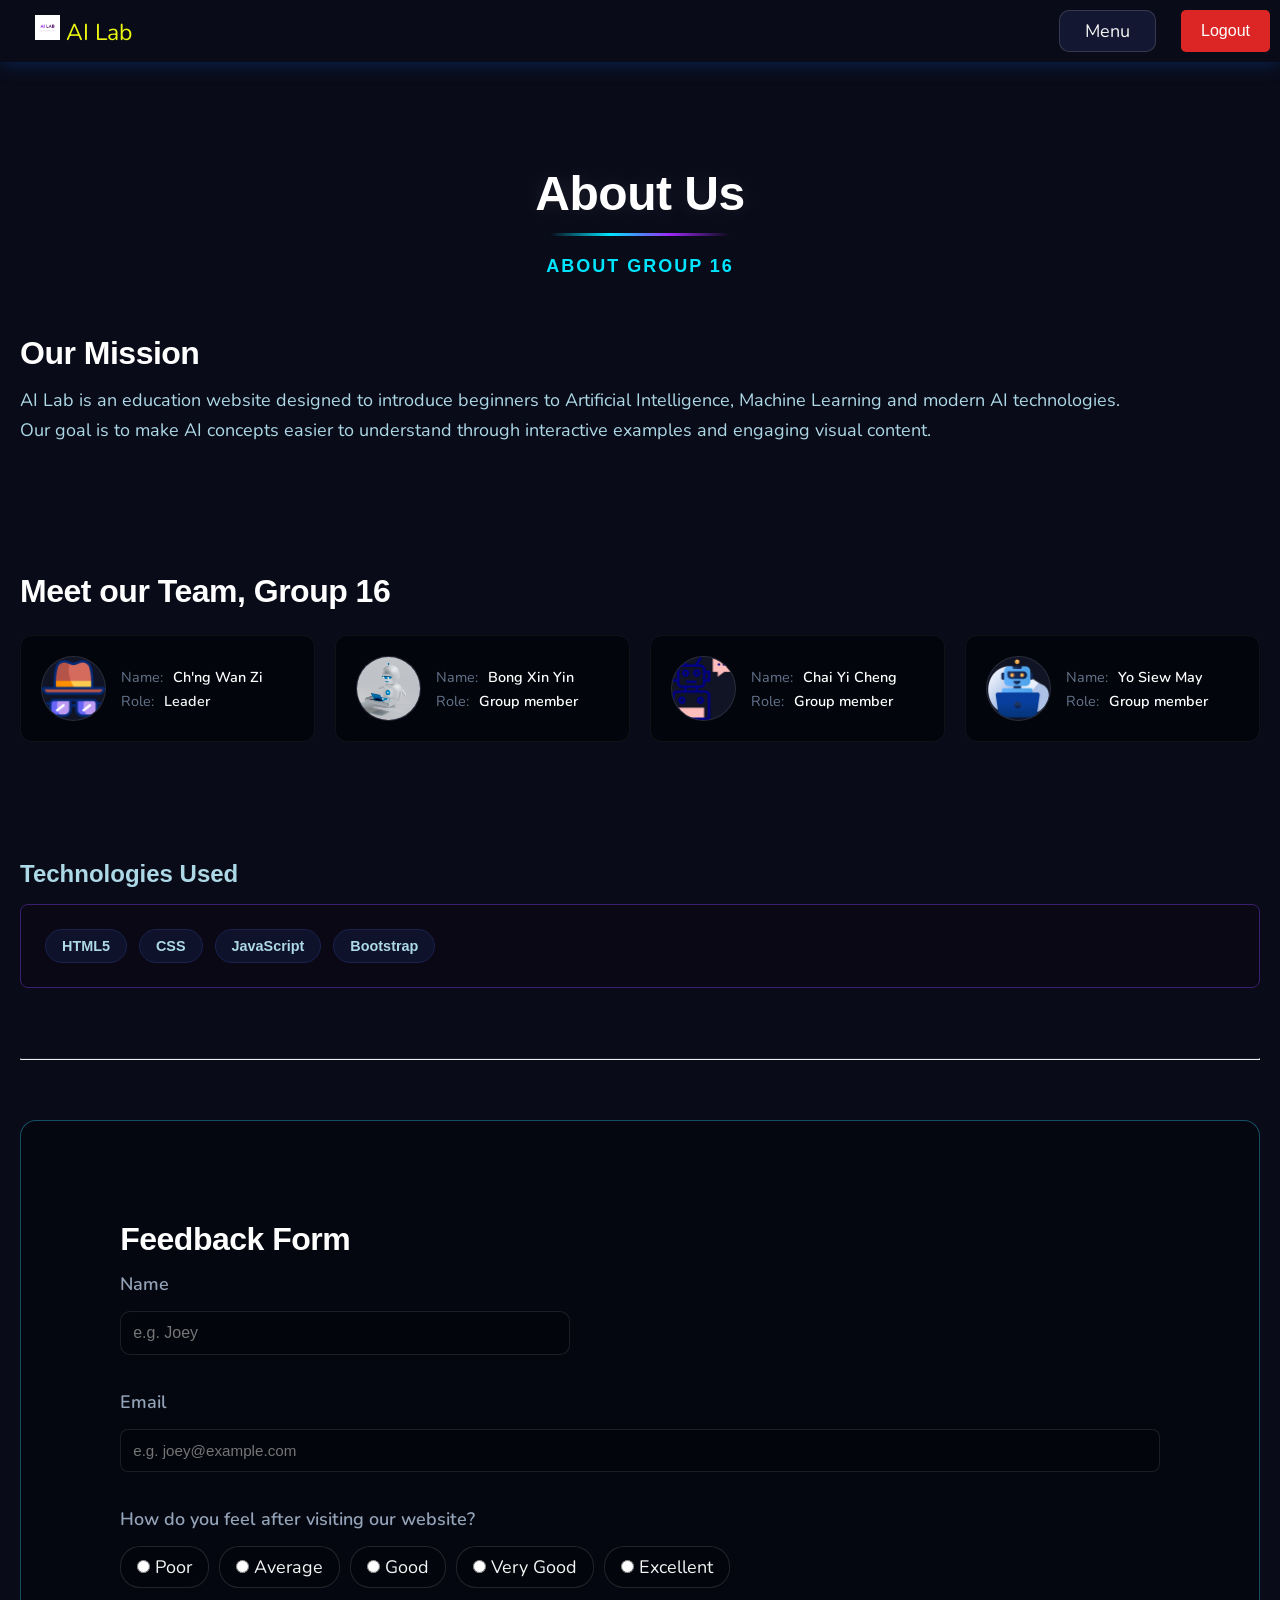
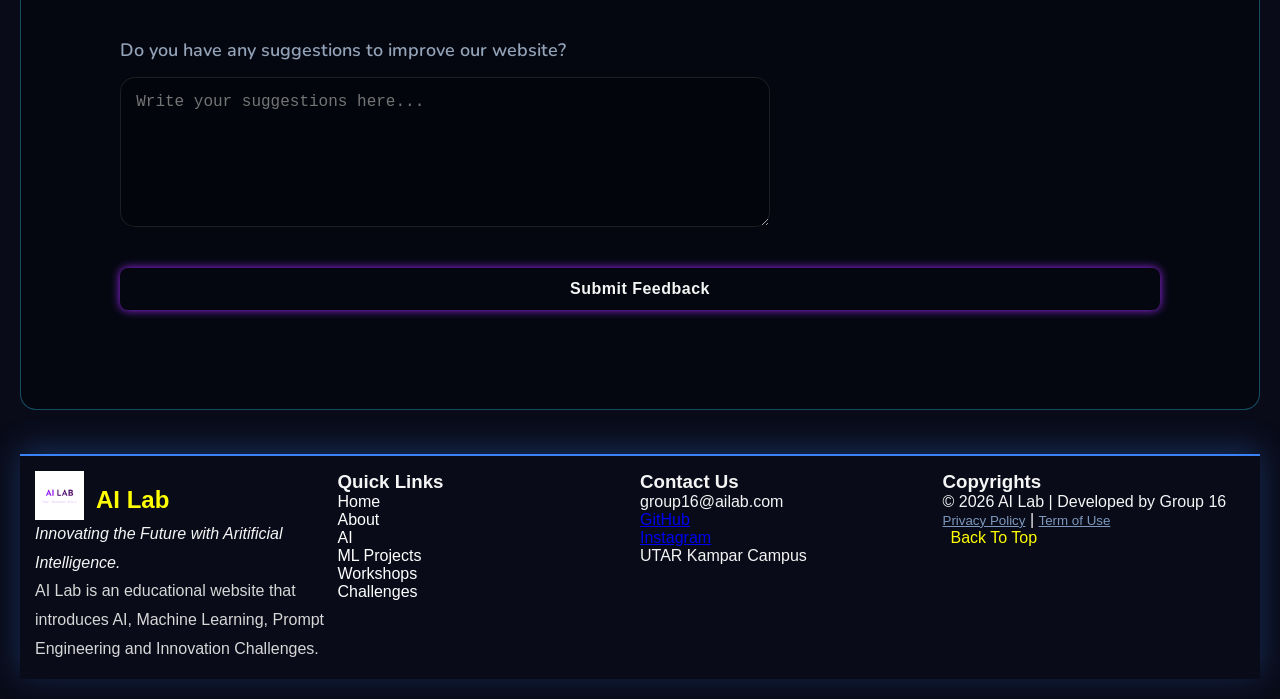
==== commit 21e033eb: "Initial commit" ====
--- a/aboutus.html
+++ b/aboutus.html
@@ -36,7 +36,7 @@
             AI Lab</div>
         <div class="hideMenu">
             <div class="menu" id="menu-toggle">
-                menu
+                Menu
             </div>
             <ul class="nav-links">
                 <li><a href="index.html">Home</a></li>
@@ -56,7 +56,7 @@
     </nav>
 
     <br>
-    <section class="mlHeader" >
+    <section class="mlHeader">
         <h1 class="main-ml-title">About Us</h1>
         <div class="title-divider"></div>
         <h2 class="sub-ml-title">About Group 16</h2>
@@ -67,83 +67,84 @@
             <h2 class="section-headline">Our Mission</h2>
             <p class="body-narrative-text">
                 AI Lab is an education website designed to introduce beginners to Artificial Intelligence, Machine
-                Learning and modern AI technologies. Our goal is to make AI concepts easier to understand through interactive examples and engaging visual
+                Learning and modern AI technologies. Our goal is to make AI concepts easier to understand through
+                interactive examples and engaging visual
                 content.
             </p>
         </section>
     </section>
 
     <section class="fadeSection"">
-        <section class="info-description-section mt-5">
-            <h2 class="section-headline mb-4">Meet our Team, <span style="color: var(--accent-cyan);">Group 16</span>
-            </h2>
-
-            <div class="profile-grid-container">
-                <!-- Person 1 -->
-                <div id="person1" class="pplProfile">
-                    <img class="profiles" src="./images/profile1.png" alt="profile1"
-                        onerror="this.src='https://placehold.co'">
-                    <div class="meta-table-box">
-                        <div class="meta-row">
-                            <span class="meta-label">Name:</span>
-                            <span class="meta-value">Ch'ng Wan Zi</span>
-                        </div>
-                        <div class="meta-row">
-                            <span class="meta-label">Role:</span>
-                            <span class="meta-value highlight-role">Leader</span>
-                        </div>
+        <section class=" info-description-section mt-5">
+        <h2 class="section-headline mb-4">Meet our Team, <span style="color: var(--accent-cyan);">Group 16</span>
+        </h2>
+
+        <div class="profile-grid-container">
+            <!-- Person 1 -->
+            <div id="person1" class="pplProfile">
+                <img class="profiles" src="./images/profile1.png" alt="profile1"
+                    onerror="this.src='https://placehold.co'">
+                <div class="meta-table-box">
+                    <div class="meta-row">
+                        <span class="meta-label">Name:</span>
+                        <span class="meta-value">Ch'ng Wan Zi</span>
+                    </div>
+                    <div class="meta-row">
+                        <span class="meta-label">Role:</span>
+                        <span class="meta-value highlight-role">Leader</span>
                     </div>
                 </div>
-
-                <!-- Person 2 -->
-                <div id="person2" class="pplProfile">
-                    <img class="profiles" src="./images/profile2.jpg" alt="profile2"
-                        onerror="this.src='https://placehold.co'">
-                    <div class="meta-table-box">
-                        <div class="meta-row">
-                            <span class="meta-label">Name:</span>
-                            <span class="meta-value">Bong Xin Yin</span>
-                        </div>
-                        <div class="meta-row">
-                            <span class="meta-label">Role:</span>
-                            <span class="meta-value">Group member</span>
-                        </div>
+            </div>
+
+            <!-- Person 2 -->
+            <div id="person2" class="pplProfile">
+                <img class="profiles" src="./images/profile2.jpg" alt="profile2"
+                    onerror="this.src='https://placehold.co'">
+                <div class="meta-table-box">
+                    <div class="meta-row">
+                        <span class="meta-label">Name:</span>
+                        <span class="meta-value">Bong Xin Yin</span>
+                    </div>
+                    <div class="meta-row">
+                        <span class="meta-label">Role:</span>
+                        <span class="meta-value">Group member</span>
                     </div>
                 </div>
-
-                <!-- Person 3 -->
-                <div id="person3" class="pplProfile">
-                    <img class="profiles" src="./images/profile3.png" alt="profile3"
-                        onerror="this.src='https://placehold.co'">
-                    <div class="meta-table-box">
-                        <div class="meta-row">
-                            <span class="meta-label">Name:</span>
-                            <span class="meta-value">Chai Yi Cheng</span>
-                        </div>
-                        <div class="meta-row">
-                            <span class="meta-label">Role:</span>
-                            <span class="meta-value">Group member</span>
-                        </div>
+            </div>
+
+            <!-- Person 3 -->
+            <div id="person3" class="pplProfile">
+                <img class="profiles" src="./images/profile3.png" alt="profile3"
+                    onerror="this.src='https://placehold.co'">
+                <div class="meta-table-box">
+                    <div class="meta-row">
+                        <span class="meta-label">Name:</span>
+                        <span class="meta-value">Chai Yi Cheng</span>
+                    </div>
+                    <div class="meta-row">
+                        <span class="meta-label">Role:</span>
+                        <span class="meta-value">Group member</span>
                     </div>
                 </div>
-
-                <!-- Person 4 -->
-                <div id="person4" class="pplProfile">
-                    <img class="profiles" src="./images/profile4.png" alt="profile4"
-                        onerror="this.src='https://placehold.co'">
-                    <div class="meta-table-box">
-                        <div class="meta-row">
-                            <span class="meta-label">Name:</span>
-                            <span class="meta-value">Yo Siew May</span>
-                        </div>
-                        <div class="meta-row">
-                            <span class="meta-label">Role: </span>
-                            <span class="meta-value">Group member</span>
-                        </div>
+            </div>
+
+            <!-- Person 4 -->
+            <div id="person4" class="pplProfile">
+                <img class="profiles" src="./images/profile4.png" alt="profile4"
+                    onerror="this.src='https://placehold.co'">
+                <div class="meta-table-box">
+                    <div class="meta-row">
+                        <span class="meta-label">Name:</span>
+                        <span class="meta-value">Yo Siew May</span>
+                    </div>
+                    <div class="meta-row">
+                        <span class="meta-label">Role: </span>
+                        <span class="meta-value">Group member</span>
                     </div>
                 </div>
             </div>
-        </section>
+        </div>
+    </section>
     </section>
 
     <section class="info-description-section">
@@ -243,7 +244,8 @@
         <div class="footCol">
             <h3>Contact Us</h3>
             <p>group16@ailab.com</p>
-            <p>GitHub</p>
+            <p><a href="https://github.com/yichengchai/AI-and-Innovation-Club" target="_blank">GitHub</a></p>
+            <p><a href="https://www.instagram.com/chaiyc1111" target="_blank">Instagram</a></p>
             <p>UTAR Kampar Campus</p>
         </div>
 
--- a/index.css
+++ b/index.css
@@ -215,7 +215,6 @@
     z-index: 999;
 }
 
-
 .navbar.hide {
     transform: translateY(-100%);
 }
@@ -229,7 +228,7 @@
 }
 
 #menu-toggle {
-    font-size: 20px;
+    font-size: 18px;
     cursor: pointer;
     color: whitesmoke;
     margin-left: auto;
@@ -308,6 +307,14 @@
     text-align: center;
 }
 
+#logout-btn{
+     padding: 13% 19px; 
+     font-size:medium; 
+     background-color: #dc2626; 
+     color: white; border: none; 
+     border-radius: 5px; 
+     cursor: pointer;
+}
 
 section {
     margin: 10px auto;
@@ -1634,7 +1641,8 @@
     box-sizing: border-radius;
 }
 
-footer {
+footer,
+footer * {
     font-family: 'Gill Sans', 'Gill Sans MT', Calibri, 'Trebuchet MS', sans-serif;
 }
 
